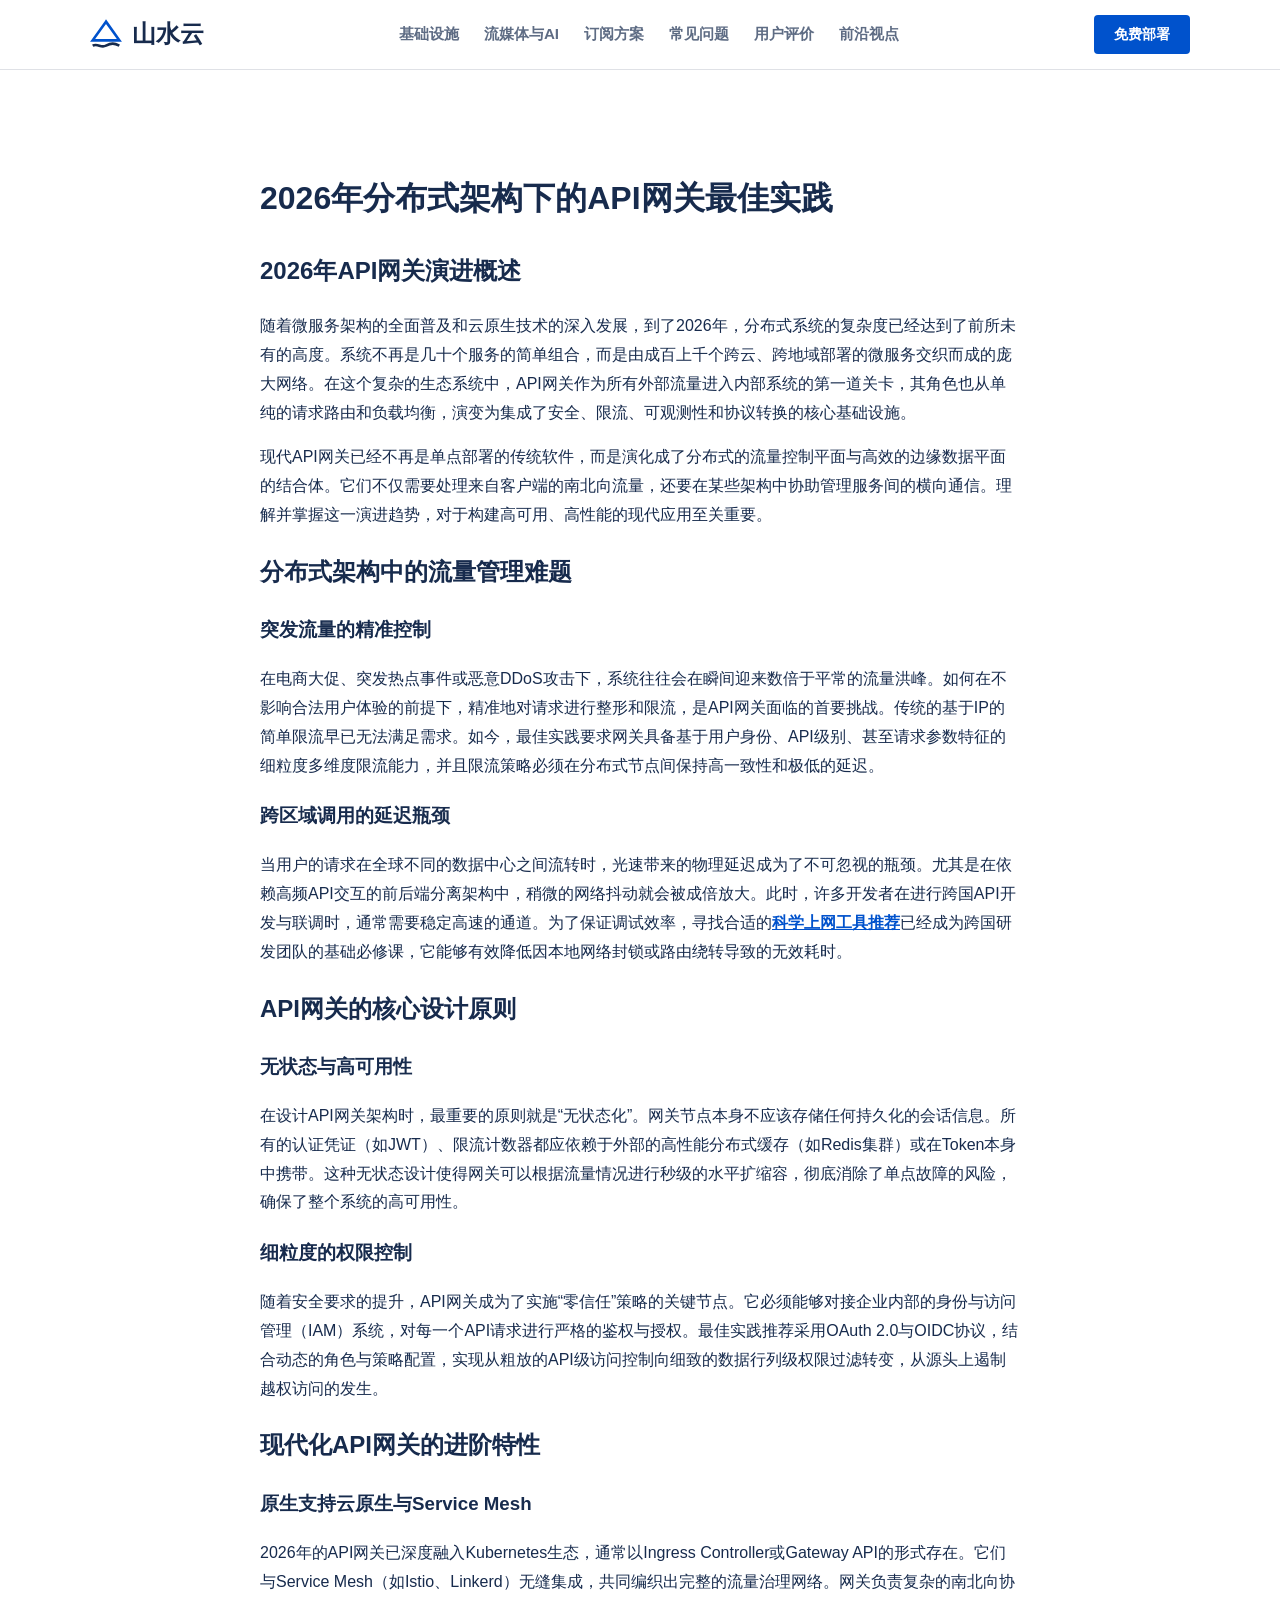
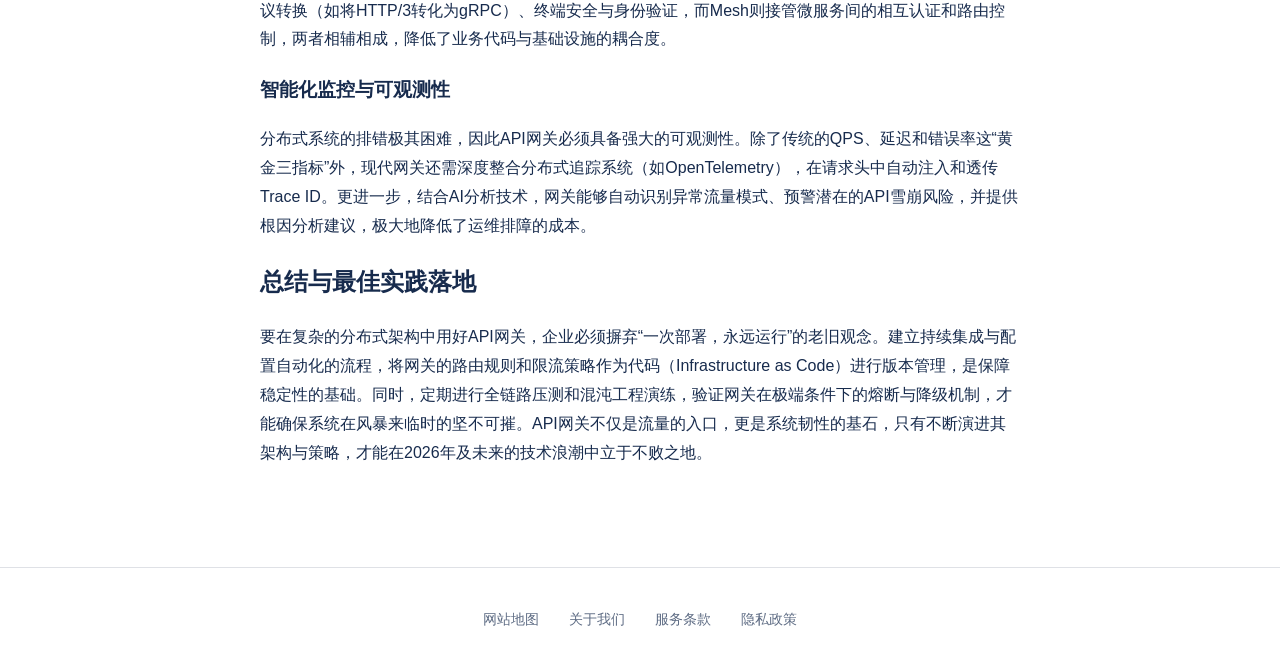
==== api-gateway-best-practices-2026.html @ 3bf4a85d "Initial commit - SEO optimized landing pages" ====
﻿<!DOCTYPE html>
<html lang="zh-CN">
<head>
    <meta charset="UTF-8">
    <meta name="viewport" content="width=device-width, initial-scale=1.0">
    <title>2026年分布式架构下的API网关最佳实践 | 山水云</title>
    <link rel="stylesheet" href="style.css">
</head>
<body>
    <header class="top-nav">
        <div class="container nav-inner">
            <a href="index.html" class="logo-block">
                <svg class="logo-icon" viewBox="0 0 24 24" fill="none" stroke="#0052CC" stroke-width="2">
                    <path d="M12 2L2 16h20L12 2z"/>
                    <path d="M2 20c4-2 6 2 10 0s6-2 10 0" stroke="#172B4D"/>
                </svg>
                山水云
            </a>
            <nav class="main-menu">
                <a href="index.html#features">基础设施</a>
                <a href="index.html#media-ai">流媒体与AI</a>
                <a href="index.html#pricing">订阅方案</a>
                <a href="index.html#faq">常见问题</a>
                <a href="index.html#testimonials">用户评价</a>
                <a href="insights.html">前沿视点</a>
            </nav>
            <a href="https://ww012.twilightaff.com/#/?code=A56DH1Af" rel="nofollow" target="_blank" class="btn-nav-cta">免费部署</a>
        </div>
    </header>

    <main class="article-body" style="max-width:800px; margin: 100px auto; padding: 0 20px; line-height: 1.8;">
        <h1>2026年分布式架构下的API网关最佳实践</h1>
        
        <h2>2026年API网关演进概述</h2>
        <p>随着微服务架构的全面普及和云原生技术的深入发展，到了2026年，分布式系统的复杂度已经达到了前所未有的高度。系统不再是几十个服务的简单组合，而是由成百上千个跨云、跨地域部署的微服务交织而成的庞大网络。在这个复杂的生态系统中，API网关作为所有外部流量进入内部系统的第一道关卡，其角色也从单纯的请求路由和负载均衡，演变为集成了安全、限流、可观测性和协议转换的核心基础设施。</p>
        <p>现代API网关已经不再是单点部署的传统软件，而是演化成了分布式的流量控制平面与高效的边缘数据平面的结合体。它们不仅需要处理来自客户端的南北向流量，还要在某些架构中协助管理服务间的横向通信。理解并掌握这一演进趋势，对于构建高可用、高性能的现代应用至关重要。</p>

        <h2>分布式架构中的流量管理难题</h2>
        <h3>突发流量的精准控制</h3>
        <p>在电商大促、突发热点事件或恶意DDoS攻击下，系统往往会在瞬间迎来数倍于平常的流量洪峰。如何在不影响合法用户体验的前提下，精准地对请求进行整形和限流，是API网关面临的首要挑战。传统的基于IP的简单限流早已无法满足需求。如今，最佳实践要求网关具备基于用户身份、API级别、甚至请求参数特征的细粒度多维度限流能力，并且限流策略必须在分布式节点间保持高一致性和极低的延迟。</p>
        
        <h3>跨区域调用的延迟瓶颈</h3>
        <p>当用户的请求在全球不同的数据中心之间流转时，光速带来的物理延迟成为了不可忽视的瓶颈。尤其是在依赖高频API交互的前后端分离架构中，稍微的网络抖动就会被成倍放大。此时，许多开发者在进行跨国API开发与联调时，通常需要稳定高速的通道。为了保证调试效率，寻找合适的<a href="https://tizilab.net/" target="_blank">科学上网工具推荐</a>已经成为跨国研发团队的基础必修课，它能够有效降低因本地网络封锁或路由绕转导致的无效耗时。</p>

        <h2>API网关的核心设计原则</h2>
        <h3>无状态与高可用性</h3>
        <p>在设计API网关架构时，最重要的原则就是“无状态化”。网关节点本身不应该存储任何持久化的会话信息。所有的认证凭证（如JWT）、限流计数器都应依赖于外部的高性能分布式缓存（如Redis集群）或在Token本身中携带。这种无状态设计使得网关可以根据流量情况进行秒级的水平扩缩容，彻底消除了单点故障的风险，确保了整个系统的高可用性。</p>
        
        <h3>细粒度的权限控制</h3>
        <p>随着安全要求的提升，API网关成为了实施“零信任”策略的关键节点。它必须能够对接企业内部的身份与访问管理（IAM）系统，对每一个API请求进行严格的鉴权与授权。最佳实践推荐采用OAuth 2.0与OIDC协议，结合动态的角色与策略配置，实现从粗放的API级访问控制向细致的数据行列级权限过滤转变，从源头上遏制越权访问的发生。</p>

        <h2>现代化API网关的进阶特性</h2>
        <h3>原生支持云原生与Service Mesh</h3>
        <p>2026年的API网关已深度融入Kubernetes生态，通常以Ingress Controller或Gateway API的形式存在。它们与Service Mesh（如Istio、Linkerd）无缝集成，共同编织出完整的流量治理网络。网关负责复杂的南北向协议转换（如将HTTP/3转化为gRPC）、终端安全与身份验证，而Mesh则接管微服务间的相互认证和路由控制，两者相辅相成，降低了业务代码与基础设施的耦合度。</p>
        
        <h3>智能化监控与可观测性</h3>
        <p>分布式系统的排错极其困难，因此API网关必须具备强大的可观测性。除了传统的QPS、延迟和错误率这“黄金三指标”外，现代网关还需深度整合分布式追踪系统（如OpenTelemetry），在请求头中自动注入和透传Trace ID。更进一步，结合AI分析技术，网关能够自动识别异常流量模式、预警潜在的API雪崩风险，并提供根因分析建议，极大地降低了运维排障的成本。</p>

        <h2>总结与最佳实践落地</h2>
        <p>要在复杂的分布式架构中用好API网关，企业必须摒弃“一次部署，永远运行”的老旧观念。建立持续集成与配置自动化的流程，将网关的路由规则和限流策略作为代码（Infrastructure as Code）进行版本管理，是保障稳定性的基础。同时，定期进行全链路压测和混沌工程演练，验证网关在极端条件下的熔断与降级机制，才能确保系统在风暴来临时的坚不可摧。API网关不仅是流量的入口，更是系统韧性的基石，只有不断演进其架构与策略，才能在2026年及未来的技术浪潮中立于不败之地。</p>
    </main>

    <footer class="footer-clean">
        <div class="container footer-links">
            <a href="sitemap.html" target="_blank">网站地图</a>
            <a href="about.html" target="_blank">关于我们</a>
            <a href="terms.html" target="_blank">服务条款</a>
            <a href="privacy.html" target="_blank">隐私政策</a>
        </div>
    </footer>
</body>
</html>
---- style.css ----
/* E:\1落地页\落地页\山水云\shanshuicloud.click\style.css */
:root {
    --tech-blue: #0052CC;
    --tech-blue-hover: #0043A6;
    --bg-light: #F4F5F7;
    --text-main: #172B4D;
    --text-muted: #5E6C84;
    --border: #DFE1E6;
}
* { box-sizing: border-box; }
body {
    margin: 0; padding: 0;
    font-family: -apple-system, BlinkMacSystemFont, "Segoe UI", Roboto, Helvetica, Arial, sans-serif;
    background-color: white;
    color: var(--text-main);
    line-height: 1.6;
}
a { text-decoration: none; color: var(--tech-blue); }
.container { max-width: 1140px; margin: 0 auto; padding: 0 20px; }

/* Clean SaaS Header */
.top-nav { position: sticky; top: 0; z-index: 1000; padding: 15px 0; border-bottom: 1px solid var(--border); background: rgba(255,255,255,0.95); backdrop-filter: blur(10px); }
.nav-inner { display: flex; justify-content: space-between; align-items: center; width: 100%; }
.logo-block { display: flex; align-items: center; gap: 10px; font-weight: 700; font-size: 24px; color: var(--text-main); }
.logo-icon { width: 32px; height: 32px; }
.main-menu { display: flex; gap: 25px; align-items: center; }
.main-menu a { color: var(--text-muted); font-weight: 600; font-size: 0.95rem; transition: color 0.2s; }
.main-menu a:hover { color: var(--tech-blue); }
.btn-nav-cta { background: var(--tech-blue); color: white; padding: 8px 20px; border-radius: 4px; font-weight: 700; font-size: 0.9rem; transition: 0.2s; }
.btn-nav-cta:hover { background: var(--tech-blue-hover); color: white; box-shadow: 0 4px 12px rgba(0,82,204,0.3); }
@media (max-width: 768px) { .main-menu { display: none; } }

/* Hero */
.hero-clean { padding: 100px 0; background: linear-gradient(180deg, var(--bg-light) 0%, white 100%); text-align: center; }
.hero-clean h1 { font-size: 3.5rem; letter-spacing: -1px; margin: 0 0 20px; font-weight: 800; color: var(--text-main); }
.hero-clean p { font-size: 1.25rem; color: var(--text-muted); max-width: 700px; margin: 0 auto 40px; }

/* Buttons */
.btn-saas { display: inline-block; padding: 14px 28px; font-size: 1rem; font-weight: 600; border-radius: 4px; transition: background 0.2s, box-shadow 0.2s; margin: 0 10px; }
.btn-primary { background: var(--tech-blue); color: white; border: none; }
.btn-primary:hover { background: var(--tech-blue-hover); color: white; box-shadow: 0 4px 12px rgba(0,82,204,0.3); }
.btn-seo { background: white; color: var(--text-main); border: 1px solid var(--border); }
.btn-seo:hover { background: var(--bg-light); box-shadow: 0 2px 5px rgba(0,0,0,0.05); }

/* Section Standard */
.section { padding: 80px 0; }
.section-head { text-align: center; margin-bottom: 50px; }
.section-head h2 { font-size: 2.2rem; margin: 0 0 10px; }
.section-head p { color: var(--text-muted); font-size: 1.1rem; }

/* Precision Grid */
.grid-3 { display: grid; grid-template-columns: repeat(auto-fit, minmax(300px, 1fr)); gap: 30px; }
.saas-card {
    background: white; border: 1px solid var(--border); border-radius: 8px; padding: 30px;
    box-shadow: 0 1px 3px rgba(9, 30, 66, 0.05); transition: transform 0.2s, box-shadow 0.2s;
}
.saas-card:hover { transform: translateY(-3px); box-shadow: 0 8px 16px rgba(9, 30, 66, 0.1); }
.icon-wrap { width: 48px; height: 48px; background: var(--bg-light); border-radius: 6px; display: flex; align-items: center; justify-content: center; margin-bottom: 20px; }
.saas-card h3 { font-size: 1.2rem; margin: 0 0 10px; }
.saas-card p { color: var(--text-muted); margin: 0; font-size: 0.95rem; }

/* Pricing */
.pricing-tier { border: 1px solid var(--border); border-radius: 8px; overflow: hidden; display: flex; flex-direction: column; background: white; }
.pricing-tier.popular { border: 2px solid var(--tech-blue); transform: scale(1.02); box-shadow: 0 12px 24px rgba(0,82,204,0.1); }
.tier-head { padding: 30px; text-align: center; border-bottom: 1px solid var(--border); background: var(--bg-light); }
.pricing-tier.popular .tier-head { background: #E6F0FF; }
.tier-name { font-size: 1.1rem; font-weight: 700; color: var(--text-muted); text-transform: uppercase; margin-bottom: 10px; }
.tier-price { font-size: 3rem; font-weight: 800; color: var(--text-main); margin-bottom: 15px; }
.tier-body { padding: 30px; flex: 1; }
.tier-body ul { list-style: none; padding: 0; margin: 0 0 30px; }
.tier-body li { padding: 10px 0; color: var(--text-main); display: flex; align-items: center; gap: 10px; font-size: 0.95rem; border-bottom: 1px solid var(--bg-light); }
.tier-body li::before { content: '✓'; color: var(--tech-blue); font-weight: bold; }

/* Simple Footer */
.footer-clean { border-top: 1px solid var(--border); padding: 40px 0; margin-top: 60px; }
.footer-links { display: flex; justify-content: center; gap: 30px; }
.footer-links a { color: var(--text-muted); font-size: 0.9rem; }
.footer-links a:hover { color: var(--tech-blue); }

@media (max-width: 768px) {
    .hero-clean h1 { font-size: 2.2rem; }
    .btn-saas { display: block; width: 100%; margin: 10px 0; }
    .pricing-tier.popular { transform: none; }
}

.article-body a { color: #0052CC; text-decoration: underline; font-weight: bold; }
.article-body a:visited { color: #0052CC; }
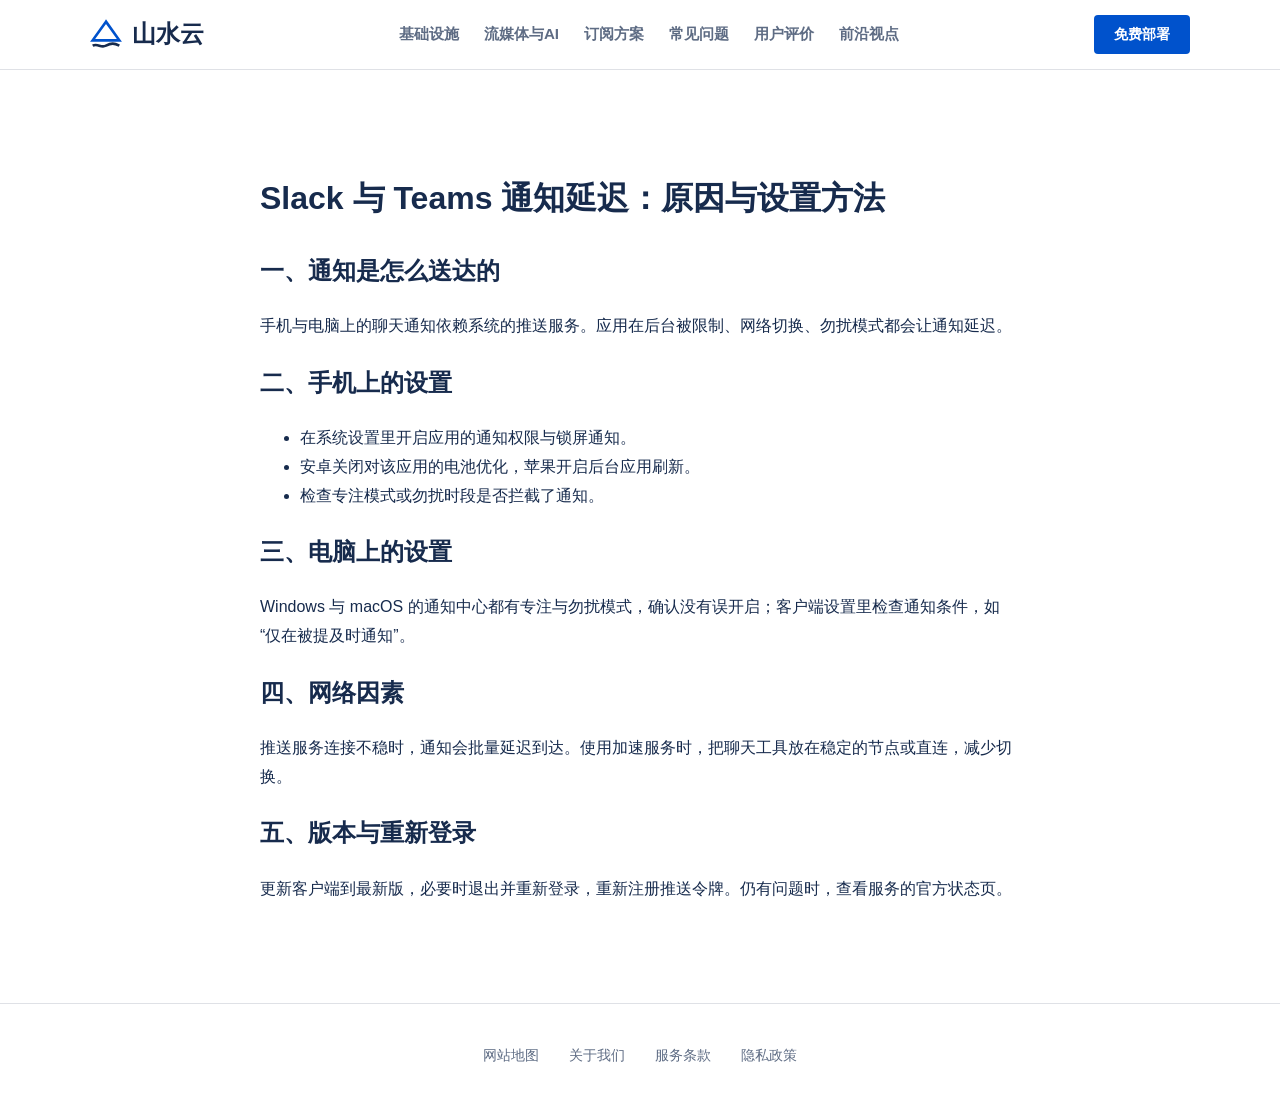
==== commit 894cbd59: "Update blog hyperlinks to dajichang.mom" ====
--- a/api-gateway-best-practices-2026.html
+++ b/api-gateway-best-practices-2026.html
@@ -1,9 +1,10 @@
-﻿<!DOCTYPE html>
+<!DOCTYPE html>
 <html lang="zh-CN">
 <head>
     <meta charset="UTF-8">
     <meta name="viewport" content="width=device-width, initial-scale=1.0">
-    <title>2026年分布式架构下的API网关最佳实践 | 山水云</title>
+    <title>Slack 与 Teams 通知延迟：原因与设置方法 - 山水云前沿视点</title>
+<meta name="description" content="团队聊天工具通知总是延迟、有时收不到？从系统通知设置、后台权限、省电模式、网络与客户端版本几个方面逐项排查。">
     <link rel="stylesheet" href="style.css">
 </head>
 <body>
@@ -29,36 +30,18 @@
     </header>
 
     <main class="article-body" style="max-width:800px; margin: 100px auto; padding: 0 20px; line-height: 1.8;">
-        <h1>2026年分布式架构下的API网关最佳实践</h1>
-        
-        <h2>2026年API网关演进概述</h2>
-        <p>随着微服务架构的全面普及和云原生技术的深入发展，到了2026年，分布式系统的复杂度已经达到了前所未有的高度。系统不再是几十个服务的简单组合，而是由成百上千个跨云、跨地域部署的微服务交织而成的庞大网络。在这个复杂的生态系统中，API网关作为所有外部流量进入内部系统的第一道关卡，其角色也从单纯的请求路由和负载均衡，演变为集成了安全、限流、可观测性和协议转换的核心基础设施。</p>
-        <p>现代API网关已经不再是单点部署的传统软件，而是演化成了分布式的流量控制平面与高效的边缘数据平面的结合体。它们不仅需要处理来自客户端的南北向流量，还要在某些架构中协助管理服务间的横向通信。理解并掌握这一演进趋势，对于构建高可用、高性能的现代应用至关重要。</p>
-
-        <h2>分布式架构中的流量管理难题</h2>
-        <h3>突发流量的精准控制</h3>
-        <p>在电商大促、突发热点事件或恶意DDoS攻击下，系统往往会在瞬间迎来数倍于平常的流量洪峰。如何在不影响合法用户体验的前提下，精准地对请求进行整形和限流，是API网关面临的首要挑战。传统的基于IP的简单限流早已无法满足需求。如今，最佳实践要求网关具备基于用户身份、API级别、甚至请求参数特征的细粒度多维度限流能力，并且限流策略必须在分布式节点间保持高一致性和极低的延迟。</p>
-        
-        <h3>跨区域调用的延迟瓶颈</h3>
-        <p>当用户的请求在全球不同的数据中心之间流转时，光速带来的物理延迟成为了不可忽视的瓶颈。尤其是在依赖高频API交互的前后端分离架构中，稍微的网络抖动就会被成倍放大。此时，许多开发者在进行跨国API开发与联调时，通常需要稳定高速的通道。为了保证调试效率，寻找合适的<a href="https://tizilab.net/" target="_blank">科学上网工具推荐</a>已经成为跨国研发团队的基础必修课，它能够有效降低因本地网络封锁或路由绕转导致的无效耗时。</p>
-
-        <h2>API网关的核心设计原则</h2>
-        <h3>无状态与高可用性</h3>
-        <p>在设计API网关架构时，最重要的原则就是“无状态化”。网关节点本身不应该存储任何持久化的会话信息。所有的认证凭证（如JWT）、限流计数器都应依赖于外部的高性能分布式缓存（如Redis集群）或在Token本身中携带。这种无状态设计使得网关可以根据流量情况进行秒级的水平扩缩容，彻底消除了单点故障的风险，确保了整个系统的高可用性。</p>
-        
-        <h3>细粒度的权限控制</h3>
-        <p>随着安全要求的提升，API网关成为了实施“零信任”策略的关键节点。它必须能够对接企业内部的身份与访问管理（IAM）系统，对每一个API请求进行严格的鉴权与授权。最佳实践推荐采用OAuth 2.0与OIDC协议，结合动态的角色与策略配置，实现从粗放的API级访问控制向细致的数据行列级权限过滤转变，从源头上遏制越权访问的发生。</p>
-
-        <h2>现代化API网关的进阶特性</h2>
-        <h3>原生支持云原生与Service Mesh</h3>
-        <p>2026年的API网关已深度融入Kubernetes生态，通常以Ingress Controller或Gateway API的形式存在。它们与Service Mesh（如Istio、Linkerd）无缝集成，共同编织出完整的流量治理网络。网关负责复杂的南北向协议转换（如将HTTP/3转化为gRPC）、终端安全与身份验证，而Mesh则接管微服务间的相互认证和路由控制，两者相辅相成，降低了业务代码与基础设施的耦合度。</p>
-        
-        <h3>智能化监控与可观测性</h3>
-        <p>分布式系统的排错极其困难，因此API网关必须具备强大的可观测性。除了传统的QPS、延迟和错误率这“黄金三指标”外，现代网关还需深度整合分布式追踪系统（如OpenTelemetry），在请求头中自动注入和透传Trace ID。更进一步，结合AI分析技术，网关能够自动识别异常流量模式、预警潜在的API雪崩风险，并提供根因分析建议，极大地降低了运维排障的成本。</p>
-
-        <h2>总结与最佳实践落地</h2>
-        <p>要在复杂的分布式架构中用好API网关，企业必须摒弃“一次部署，永远运行”的老旧观念。建立持续集成与配置自动化的流程，将网关的路由规则和限流策略作为代码（Infrastructure as Code）进行版本管理，是保障稳定性的基础。同时，定期进行全链路压测和混沌工程演练，验证网关在极端条件下的熔断与降级机制，才能确保系统在风暴来临时的坚不可摧。API网关不仅是流量的入口，更是系统韧性的基石，只有不断演进其架构与策略，才能在2026年及未来的技术浪潮中立于不败之地。</p>
-    </main>
+        <h1>Slack 与 Teams 通知延迟：原因与设置方法</h1>
+<h2>一、通知是怎么送达的</h2>
+<p>手机与电脑上的聊天通知依赖系统的推送服务。应用在后台被限制、网络切换、勿扰模式都会让通知延迟。</p>
+<h2>二、手机上的设置</h2>
+<ul><li>在系统设置里开启应用的通知权限与锁屏通知。</li><li>安卓关闭对该应用的电池优化，苹果开启后台应用刷新。</li><li>检查专注模式或勿扰时段是否拦截了通知。</li></ul>
+<h2>三、电脑上的设置</h2>
+<p>Windows 与 macOS 的通知中心都有专注与勿扰模式，确认没有误开启；客户端设置里检查通知条件，如“仅在被提及时通知”。</p>
+<h2>四、网络因素</h2>
+<p>推送服务连接不稳时，通知会批量延迟到达。使用加速服务时，把聊天工具放在稳定的节点或直连，减少切换。</p>
+<h2>五、版本与重新登录</h2>
+<p>更新客户端到最新版，必要时退出并重新登录，重新注册推送令牌。仍有问题时，查看服务的官方状态页。</p>
+ </main>
 
     <footer class="footer-clean">
         <div class="container footer-links">
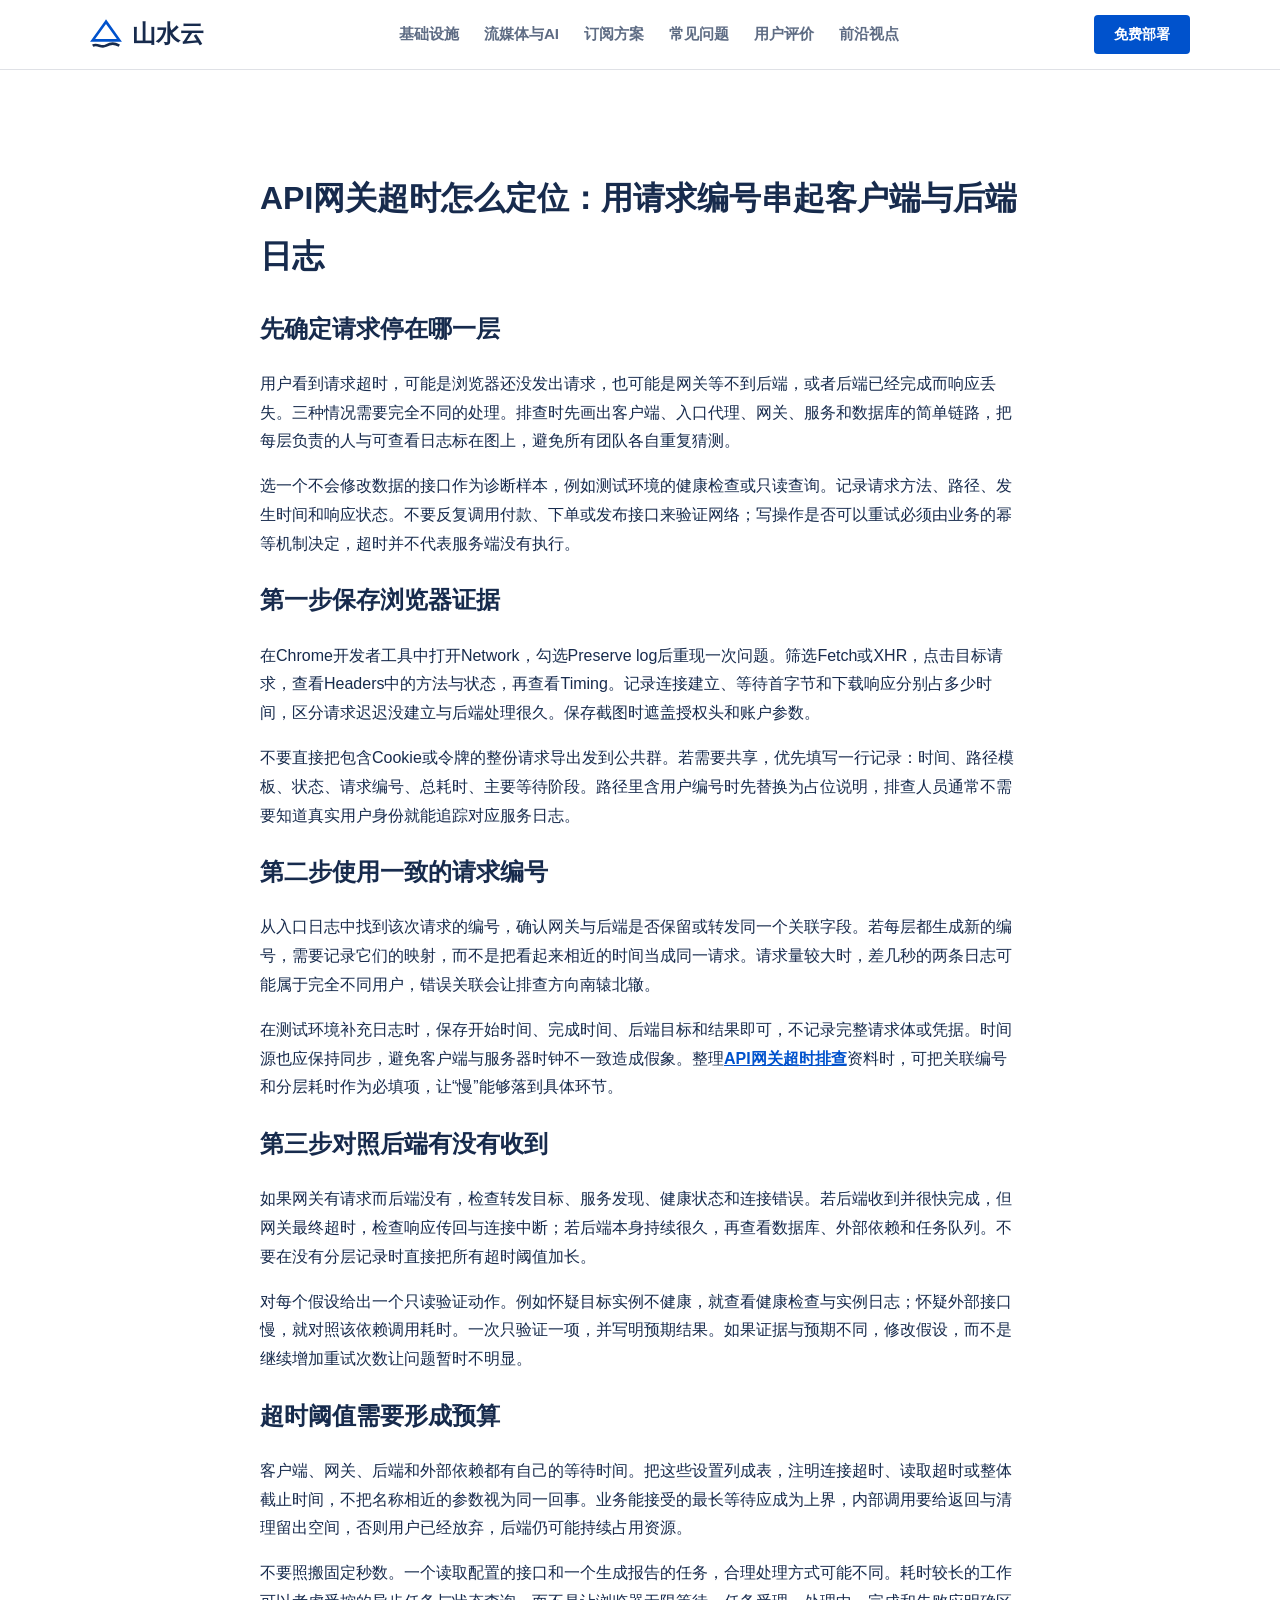
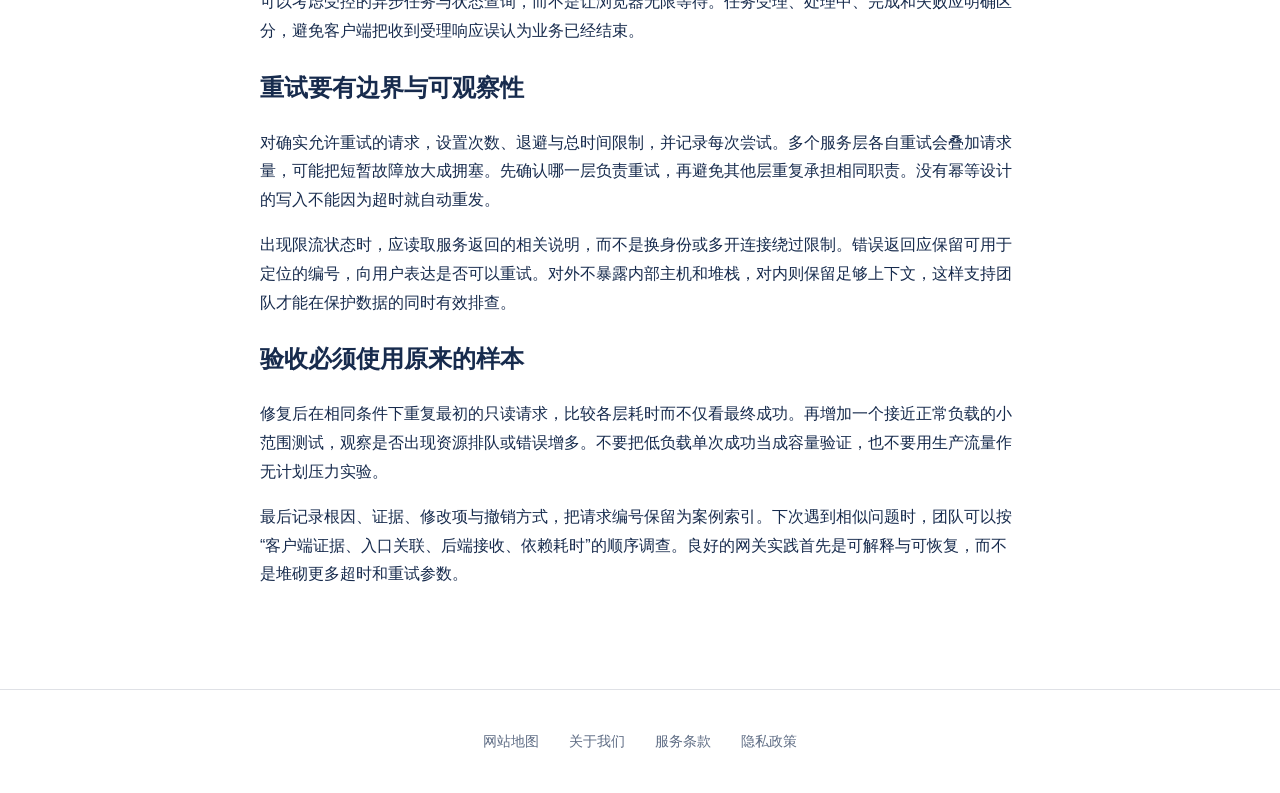
==== commit 3d0758d4: "Restore detailed guides and clarify airport homepage introductions" ====
--- a/api-gateway-best-practices-2026.html
+++ b/api-gateway-best-practices-2026.html
@@ -1,56 +1,62 @@
 <!DOCTYPE html>
+
 <html lang="zh-CN">
 <head>
-    <meta charset="UTF-8">
-    <meta name="viewport" content="width=device-width, initial-scale=1.0">
-    <title>Slack 与 Teams 通知延迟：原因与设置方法 - 山水云前沿视点</title>
-<meta name="description" content="团队聊天工具通知总是延迟、有时收不到？从系统通知设置、后台权限、省电模式、网络与客户端版本几个方面逐项排查。">
-    <link rel="stylesheet" href="style.css">
+<meta charset="utf-8"/>
+<meta content="width=device-width, initial-scale=1.0" name="viewport"/>
+<title>API网关超时怎么定位：用请求编号串起客户端与后端日志</title>
+<meta content="API网关超时怎么定位：用请求编号串起客户端与后端日志：给出操作顺序、检查字段、判断分支与示例记录，帮助开发团队把异常定位到具体环节。" name="description"/>
+<link href="style.css" rel="stylesheet"/>
 </head>
 <body>
-    <header class="top-nav">
-        <div class="container nav-inner">
-            <a href="index.html" class="logo-block">
-                <svg class="logo-icon" viewBox="0 0 24 24" fill="none" stroke="#0052CC" stroke-width="2">
-                    <path d="M12 2L2 16h20L12 2z"/>
-                    <path d="M2 20c4-2 6 2 10 0s6-2 10 0" stroke="#172B4D"/>
-                </svg>
+<header class="top-nav">
+<div class="container nav-inner">
+<a class="logo-block" href="index.html">
+<svg class="logo-icon" fill="none" stroke="#0052CC" stroke-width="2" viewbox="0 0 24 24">
+<path d="M12 2L2 16h20L12 2z"></path>
+<path d="M2 20c4-2 6 2 10 0s6-2 10 0" stroke="#172B4D"></path>
+</svg>
                 山水云
             </a>
-            <nav class="main-menu">
-                <a href="index.html#features">基础设施</a>
-                <a href="index.html#media-ai">流媒体与AI</a>
-                <a href="index.html#pricing">订阅方案</a>
-                <a href="index.html#faq">常见问题</a>
-                <a href="index.html#testimonials">用户评价</a>
-                <a href="insights.html">前沿视点</a>
-            </nav>
-            <a href="https://ww012.twilightaff.com/#/?code=A56DH1Af" rel="nofollow" target="_blank" class="btn-nav-cta">免费部署</a>
-        </div>
-    </header>
-
-    <main class="article-body" style="max-width:800px; margin: 100px auto; padding: 0 20px; line-height: 1.8;">
-        <h1>Slack 与 Teams 通知延迟：原因与设置方法</h1>
-<h2>一、通知是怎么送达的</h2>
-<p>手机与电脑上的聊天通知依赖系统的推送服务。应用在后台被限制、网络切换、勿扰模式都会让通知延迟。</p>
-<h2>二、手机上的设置</h2>
-<ul><li>在系统设置里开启应用的通知权限与锁屏通知。</li><li>安卓关闭对该应用的电池优化，苹果开启后台应用刷新。</li><li>检查专注模式或勿扰时段是否拦截了通知。</li></ul>
-<h2>三、电脑上的设置</h2>
-<p>Windows 与 macOS 的通知中心都有专注与勿扰模式，确认没有误开启；客户端设置里检查通知条件，如“仅在被提及时通知”。</p>
-<h2>四、网络因素</h2>
-<p>推送服务连接不稳时，通知会批量延迟到达。使用加速服务时，把聊天工具放在稳定的节点或直连，减少切换。</p>
-<h2>五、版本与重新登录</h2>
-<p>更新客户端到最新版，必要时退出并重新登录，重新注册推送令牌。仍有问题时，查看服务的官方状态页。</p>
- </main>
-
-    <footer class="footer-clean">
-        <div class="container footer-links">
-            <a href="sitemap.html" target="_blank">网站地图</a>
-            <a href="about.html" target="_blank">关于我们</a>
-            <a href="terms.html" target="_blank">服务条款</a>
-            <a href="privacy.html" target="_blank">隐私政策</a>
-        </div>
-    </footer>
+<nav class="main-menu">
+<a href="index.html#features">基础设施</a>
+<a href="index.html#media-ai">流媒体与AI</a>
+<a href="index.html#pricing">订阅方案</a>
+<a href="index.html#faq">常见问题</a>
+<a href="index.html#testimonials">用户评价</a>
+<a href="insights.html">前沿视点</a>
+</nav>
+<a class="btn-nav-cta" href="https://ww012.twilightaff.com/#/?code=A56DH1Af" rel="nofollow" target="_blank">免费部署</a>
+</div>
+</header>
+<main class="article-body" style="max-width:800px; margin: 100px auto; padding: 0 20px; line-height: 1.8;"><h1>API网关超时怎么定位：用请求编号串起客户端与后端日志</h1><div data-swc-article-body="2026-11-16"><h2>先确定请求停在哪一层</h2>
+<p>用户看到请求超时，可能是浏览器还没发出请求，也可能是网关等不到后端，或者后端已经完成而响应丢失。三种情况需要完全不同的处理。排查时先画出客户端、入口代理、网关、服务和数据库的简单链路，把每层负责的人与可查看日志标在图上，避免所有团队各自重复猜测。</p>
+<p>选一个不会修改数据的接口作为诊断样本，例如测试环境的健康检查或只读查询。记录请求方法、路径、发生时间和响应状态。不要反复调用付款、下单或发布接口来验证网络；写操作是否可以重试必须由业务的幂等机制决定，超时并不代表服务端没有执行。</p>
+<h2>第一步保存浏览器证据</h2>
+<p>在Chrome开发者工具中打开Network，勾选Preserve log后重现一次问题。筛选Fetch或XHR，点击目标请求，查看Headers中的方法与状态，再查看Timing。记录连接建立、等待首字节和下载响应分别占多少时间，区分请求迟迟没建立与后端处理很久。保存截图时遮盖授权头和账户参数。</p>
+<p>不要直接把包含Cookie或令牌的整份请求导出发到公共群。若需要共享，优先填写一行记录：时间、路径模板、状态、请求编号、总耗时、主要等待阶段。路径里含用户编号时先替换为占位说明，排查人员通常不需要知道真实用户身份就能追踪对应服务日志。</p>
+<h2>第二步使用一致的请求编号</h2>
+<p>从入口日志中找到该次请求的编号，确认网关与后端是否保留或转发同一个关联字段。若每层都生成新的编号，需要记录它们的映射，而不是把看起来相近的时间当成同一请求。请求量较大时，差几秒的两条日志可能属于完全不同用户，错误关联会让排查方向南辕北辙。</p>
+<p>在测试环境补充日志时，保存开始时间、完成时间、后端目标和结果即可，不记录完整请求体或凭据。时间源也应保持同步，避免客户端与服务器时钟不一致造成假象。整理<a href="https://dajichang.mom/">API网关超时排查</a>资料时，可把关联编号和分层耗时作为必填项，让“慢”能够落到具体环节。</p>
+<h2>第三步对照后端有没有收到</h2>
+<p>如果网关有请求而后端没有，检查转发目标、服务发现、健康状态和连接错误。若后端收到并很快完成，但网关最终超时，检查响应传回与连接中断；若后端本身持续很久，再查看数据库、外部依赖和任务队列。不要在没有分层记录时直接把所有超时阈值加长。</p>
+<p>对每个假设给出一个只读验证动作。例如怀疑目标实例不健康，就查看健康检查与实例日志；怀疑外部接口慢，就对照该依赖调用耗时。一次只验证一项，并写明预期结果。如果证据与预期不同，修改假设，而不是继续增加重试次数让问题暂时不明显。</p>
+<h2>超时阈值需要形成预算</h2>
+<p>客户端、网关、后端和外部依赖都有自己的等待时间。把这些设置列成表，注明连接超时、读取超时或整体截止时间，不把名称相近的参数视为同一回事。业务能接受的最长等待应成为上界，内部调用要给返回与清理留出空间，否则用户已经放弃，后端仍可能持续占用资源。</p>
+<p>不要照搬固定秒数。一个读取配置的接口和一个生成报告的任务，合理处理方式可能不同。耗时较长的工作可以考虑受控的异步任务与状态查询，而不是让浏览器无限等待。任务受理、处理中、完成和失败应明确区分，避免客户端把收到受理响应误认为业务已经结束。</p>
+<h2>重试要有边界与可观察性</h2>
+<p>对确实允许重试的请求，设置次数、退避与总时间限制，并记录每次尝试。多个服务层各自重试会叠加请求量，可能把短暂故障放大成拥塞。先确认哪一层负责重试，再避免其他层重复承担相同职责。没有幂等设计的写入不能因为超时就自动重发。</p>
+<p>出现限流状态时，应读取服务返回的相关说明，而不是换身份或多开连接绕过限制。错误返回应保留可用于定位的编号，向用户表达是否可以重试。对外不暴露内部主机和堆栈，对内则保留足够上下文，这样支持团队才能在保护数据的同时有效排查。</p>
+<h2>验收必须使用原来的样本</h2>
+<p>修复后在相同条件下重复最初的只读请求，比较各层耗时而不仅看最终成功。再增加一个接近正常负载的小范围测试，观察是否出现资源排队或错误增多。不要把低负载单次成功当成容量验证，也不要用生产流量作无计划压力实验。</p>
+<p>最后记录根因、证据、修改项与撤销方式，把请求编号保留为案例索引。下次遇到相似问题时，团队可以按“客户端证据、入口关联、后端接收、依赖耗时”的顺序调查。良好的网关实践首先是可解释与可恢复，而不是堆砌更多超时和重试参数。</p></div></main>
+<footer class="footer-clean">
+<div class="container footer-links">
+<a href="sitemap.html" target="_blank">网站地图</a>
+<a href="about.html" target="_blank">关于我们</a>
+<a href="terms.html" target="_blank">服务条款</a>
+<a href="privacy.html" target="_blank">隐私政策</a>
+</div>
+</footer>
 </body>
 </html>
-
